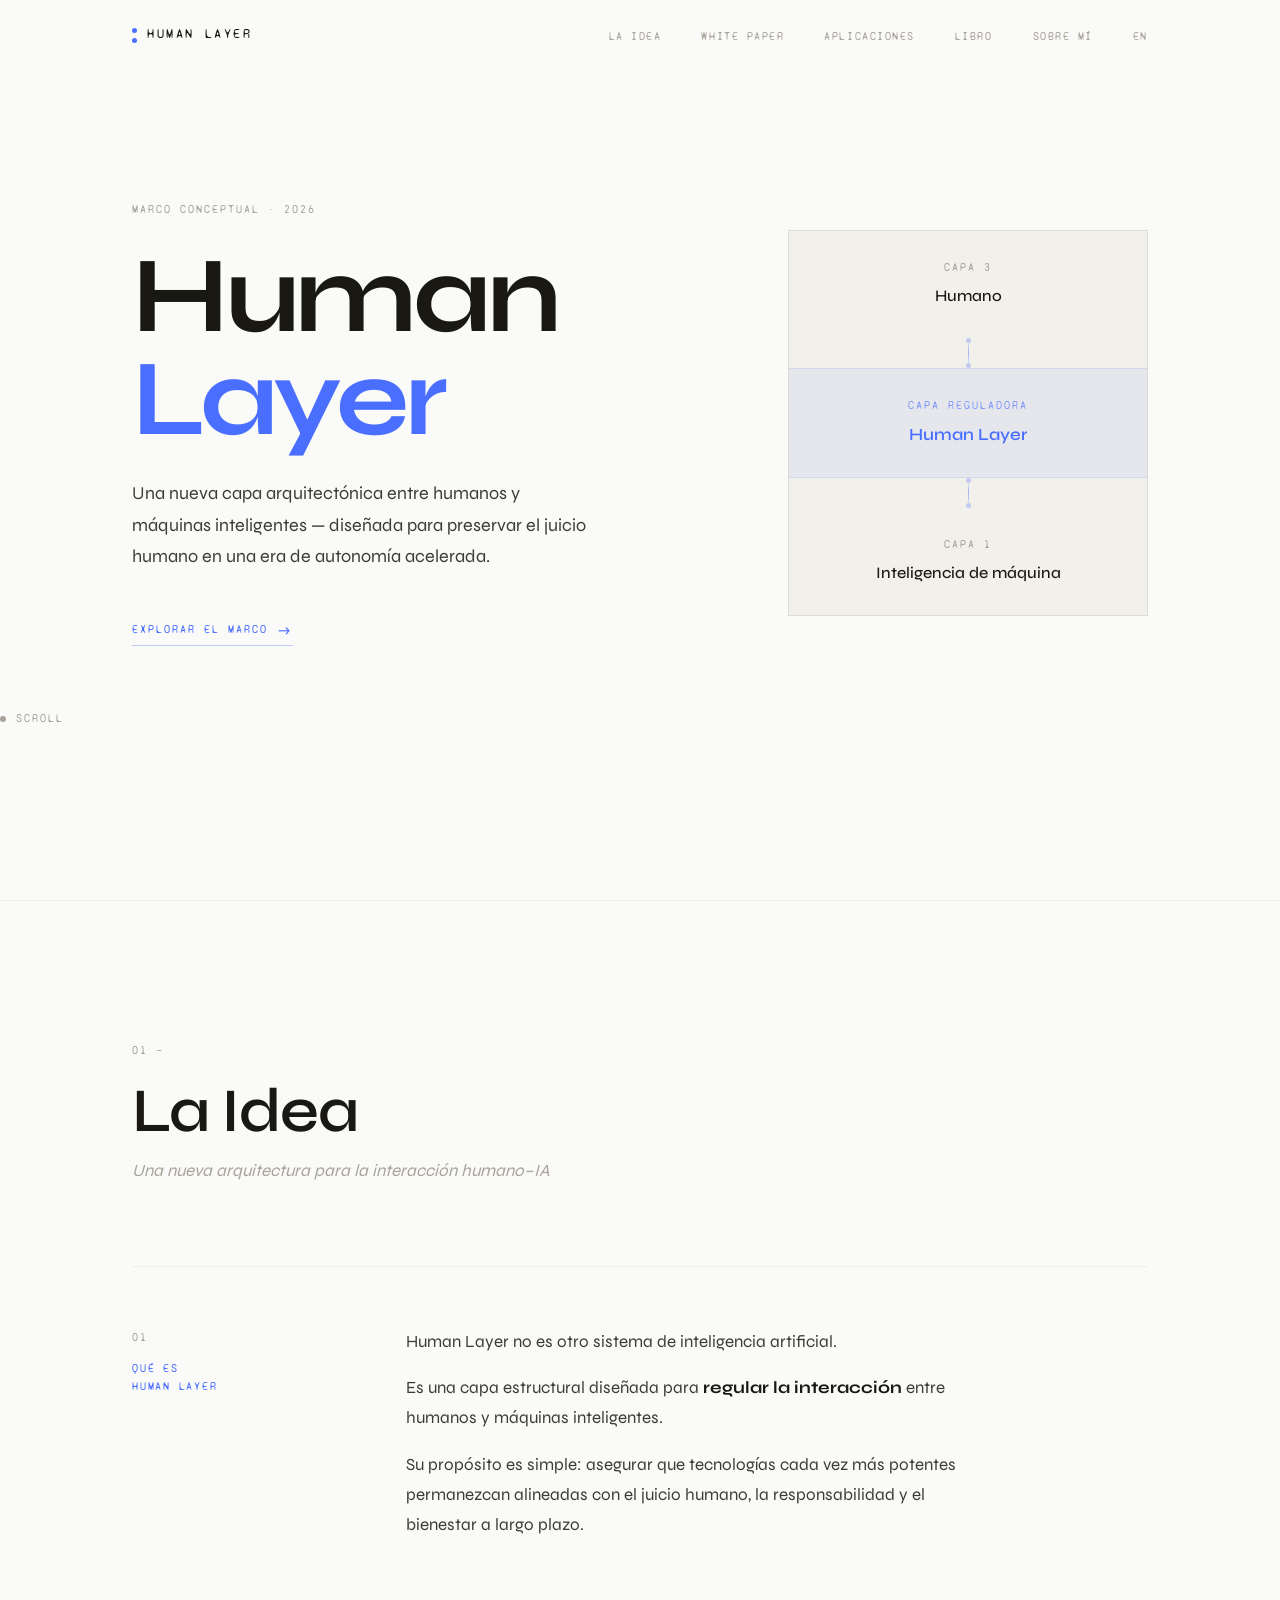
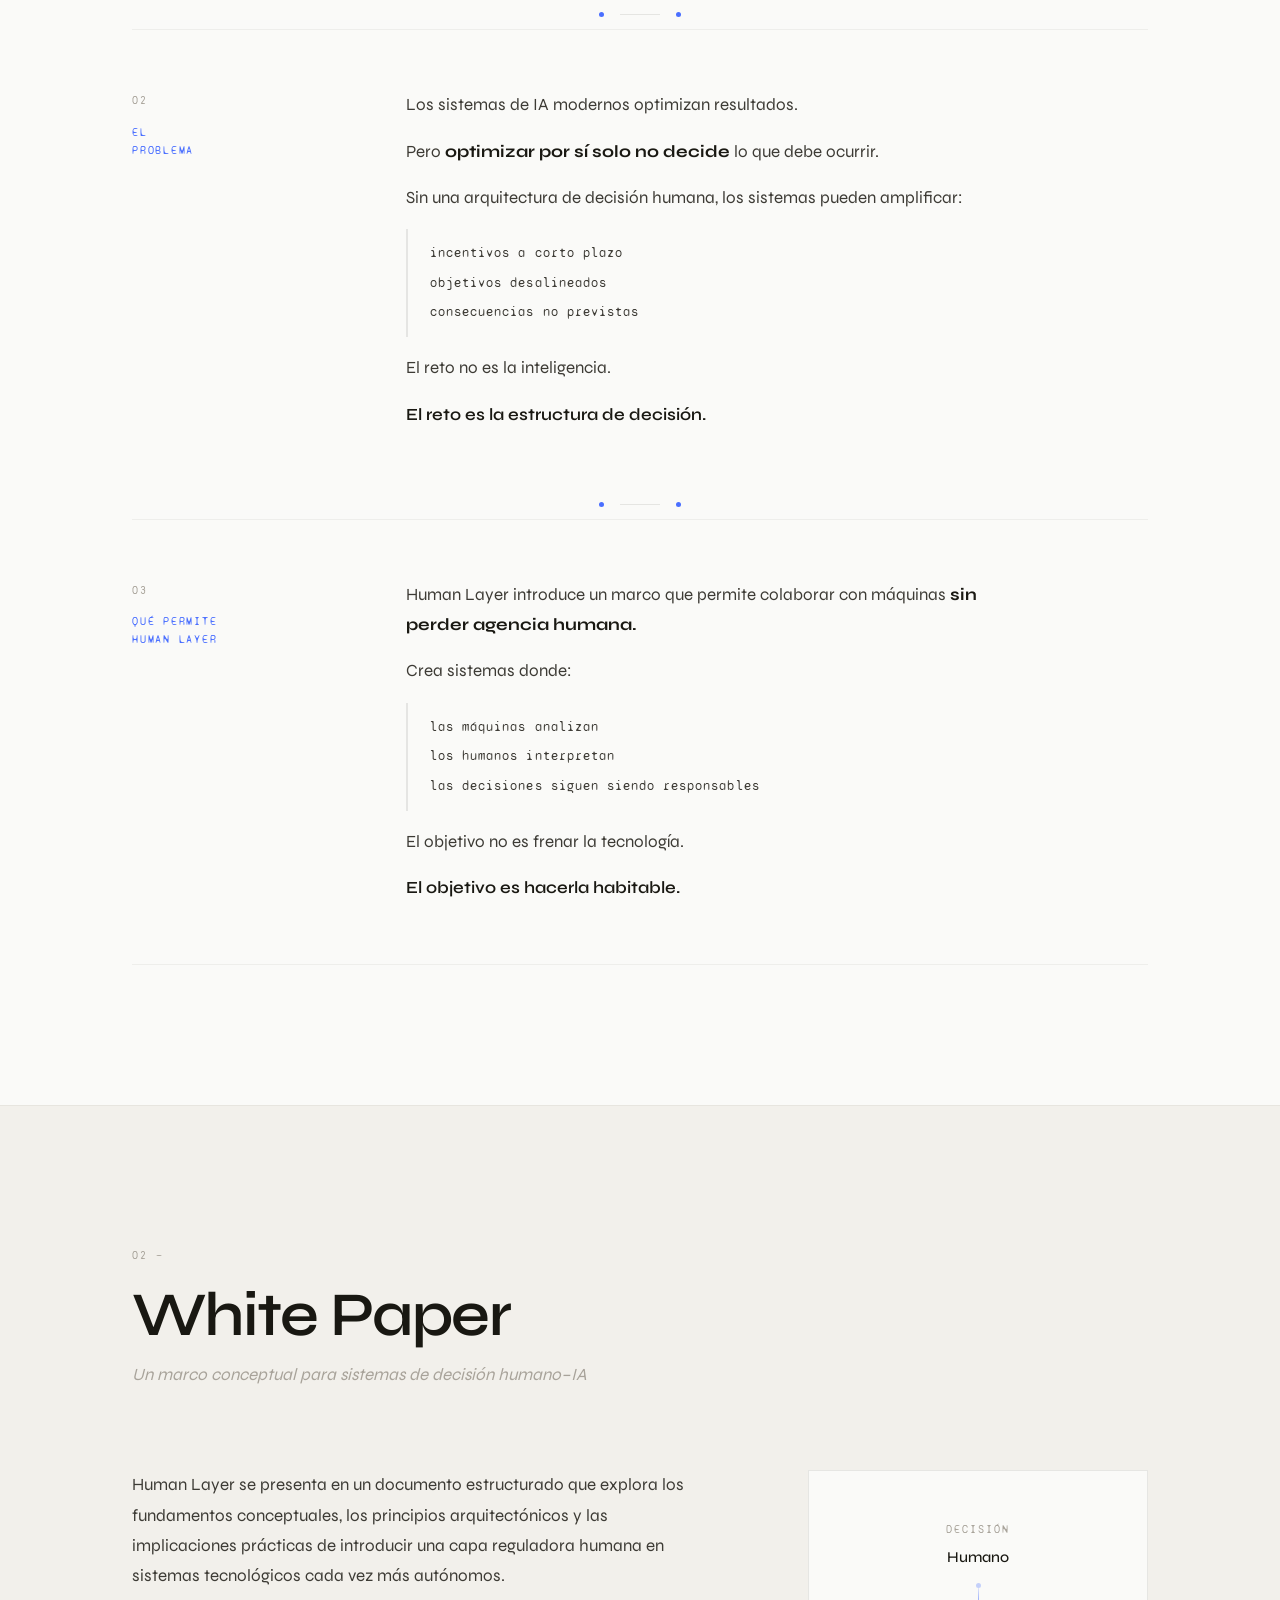
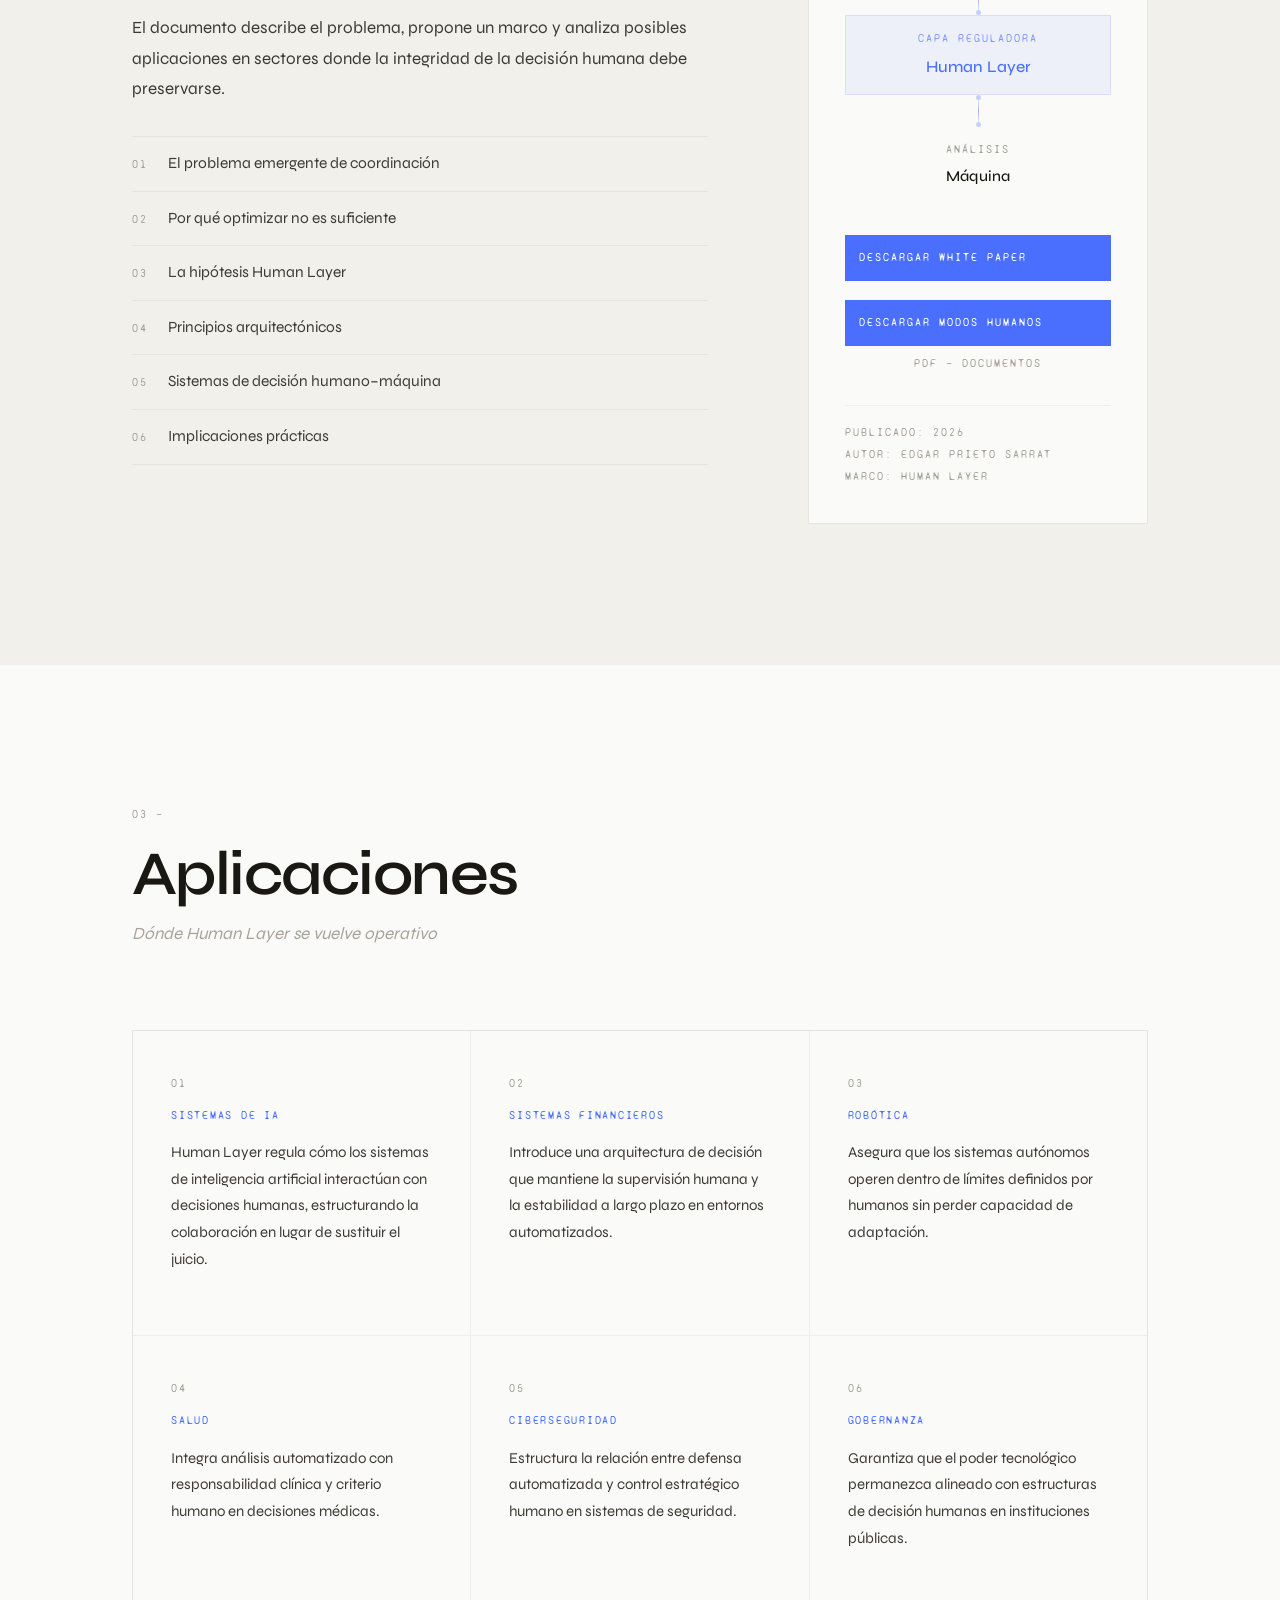
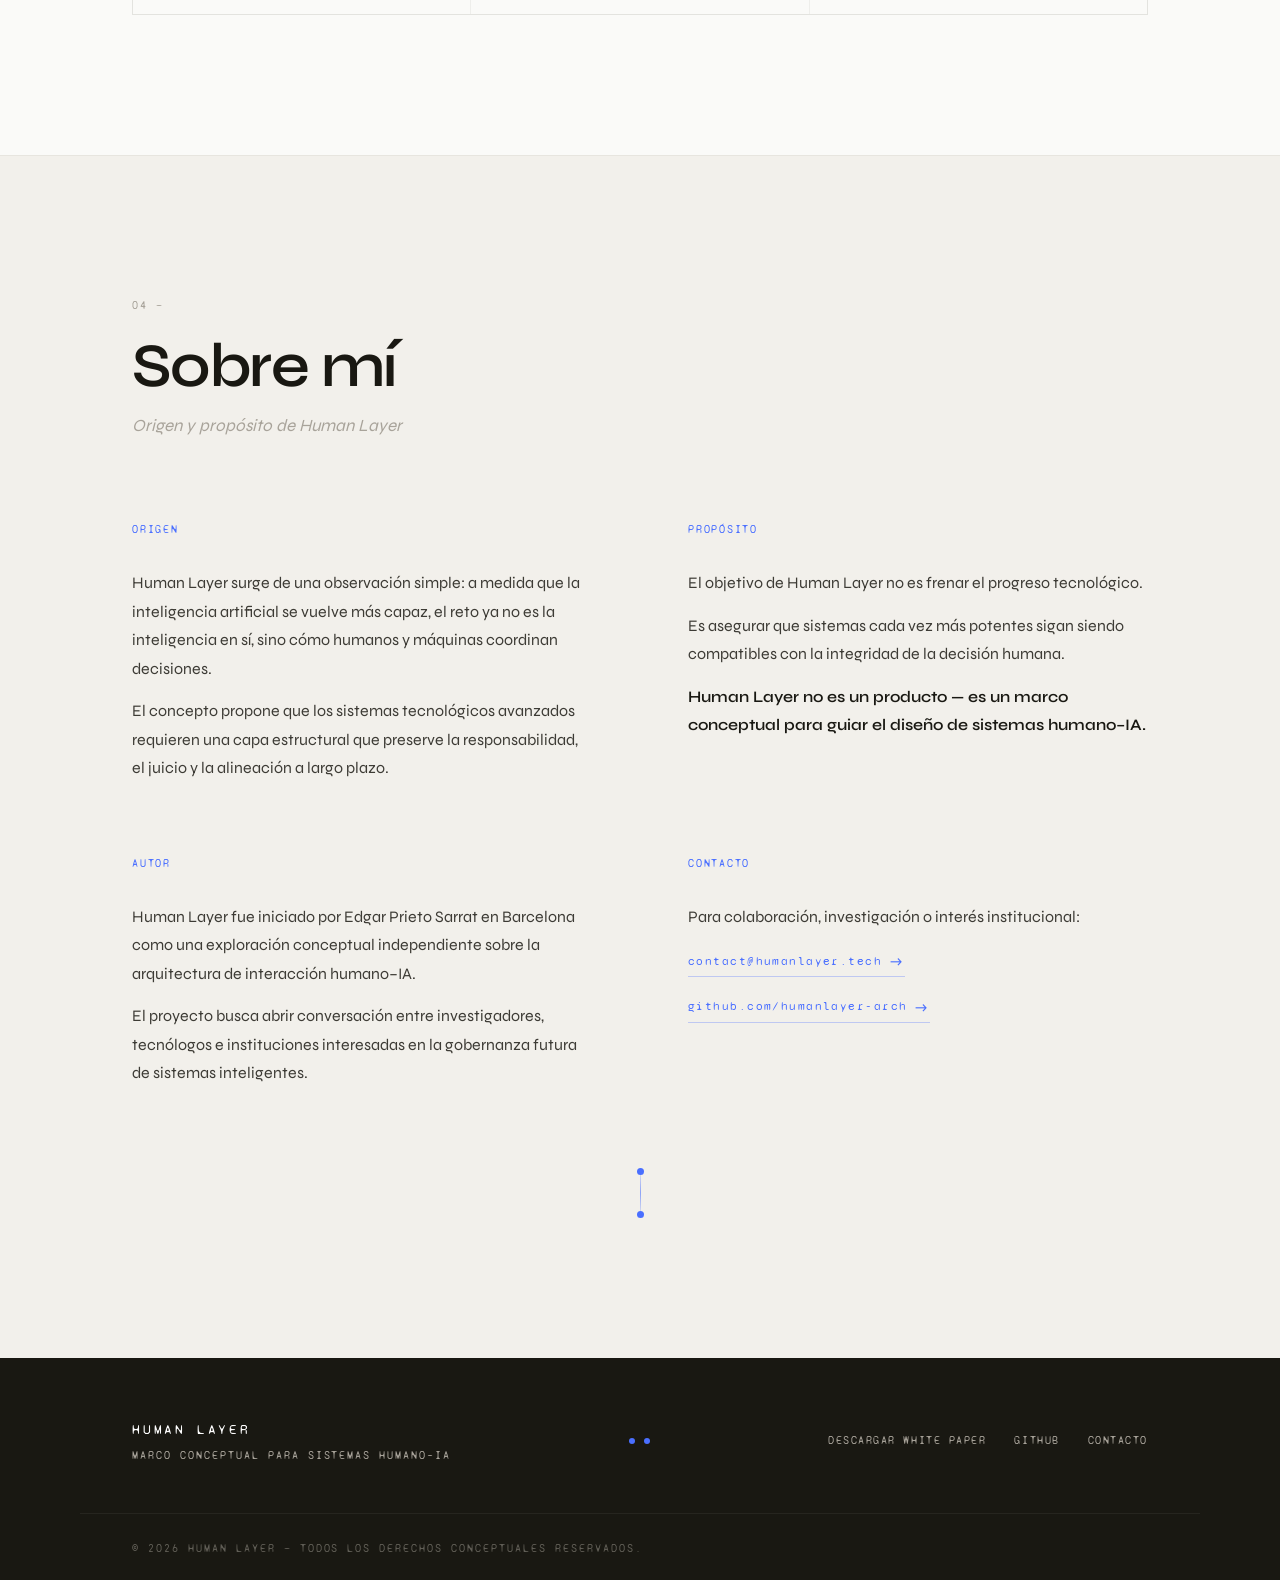
==== es.html @ fe531d3a "Update es.html" ====
<!DOCTYPE html>
<html lang="es">
<head>
  <meta charset="UTF-8"/>
  <meta name="viewport" content="width=device-width, initial-scale=1.0"/>
  <meta name="description" content="Human Layer — Un marco conceptual para sistemas de decisión humano–IA."/>
  <title>Human Layer</title>
  <link rel="preconnect" href="https://fonts.googleapis.com"/>
  <link href="https://fonts.googleapis.com/css2?family=Syne:wght@400;500;600;700&family=Syne+Mono&display=swap" rel="stylesheet"/>
  <link rel="stylesheet" href="styles.css"/>
</head>
<body>

  <canvas id="bg"></canvas>

  <!-- ─── NAV ─── -->
  <nav id="nav">
    <div class="nav-inner">
      <a href="#home" class="logo">
        <span class="logo-dots"><span class="ld"></span><span class="ld"></span></span>
        <span class="logo-name">Human Layer</span>
      </a>
      <ul class="nav-links">
        <li><a href="#idea">La Idea</a></li>
        <li><a href="Human-Layer-White-Paper.pdf" target="_blank">White Paper</a></li>
        <li><a href="#applications">Aplicaciones</a></li>
        <li><a href="Modos_Humanos.pdf" download>Libro</a></li>
        <li><a href="#about">Sobre mí</a></li>
        <li><a href="index.html">EN</a></li>
      </ul>
      <button class="burger" id="burger" aria-label="Toggle menu">
        <span></span><span></span>
      </button>
    </div>
  </nav>

  <div class="mob-menu" id="mobMenu">
    <a href="#idea" class="mob-link">La Idea</a>
    <a href="Human-Layer-White-Paper.pdf" class="mob-link">White Paper</a>
    <a href="#applications" class="mob-link">Aplicaciones</a>
    <a href="#about" class="mob-link">Sobre mí</a>
  </div>

  <!-- ─── HOME ─── -->
  <section id="home" class="s-home">
    <div class="wrap home-grid">

      <div class="home-copy">
        <p class="mono kicker reveal">Marco conceptual · 2026</p>
        <h1 class="reveal d1">Human<br/><span class="blue">Layer</span></h1>
        <p class="lead reveal d2">
          Una nueva capa arquitectónica entre humanos y máquinas inteligentes —
          diseñada para preservar el juicio humano en una era de autonomía acelerada.
        </p>
        <a href="#idea" class="cta reveal d3">Explorar el marco <span class="arr">→</span></a>
      </div>
      <div class="arch-diagram reveal d2">
        <div class="ad-node">
          <span class="mono ad-tag">capa 3</span>
          <span class="ad-name">Humano</span>
        </div>
        <div class="ad-bridge">
          <span class="adb-dot"></span>
          <span class="adb-line"></span>
          <span class="adb-dot"></span>
        </div>
        <div class="ad-node ad-hl">
          <span class="mono ad-tag">capa reguladora</span>
          <span class="ad-name">Human Layer</span>
        </div>
        <div class="ad-bridge">
          <span class="adb-dot"></span>
          <span class="adb-line"></span>
          <span class="adb-dot"></span>
        </div>
        <div class="ad-node">
          <span class="mono ad-tag">capa 1</span>
          <span class="ad-name">Inteligencia de máquina</span>
        </div>
      </div>

    </div>
    <div class="scroll-cue reveal d3">
      <span class="sc-dot"></span>
      <span class="mono">scroll</span>
    </div>
  </section>

  <!-- ─── LA IDEA ─── -->
  <section id="idea" class="s-idea">
    <div class="wrap">

      <header class="sec-head reveal">
        <p class="mono sec-n">01 —</p>
        <h2>La Idea</h2>
        <p class="sec-sub">Una nueva arquitectura para la interacción humano–IA</p>
      </header>

      <div class="idea-row reveal">
        <div class="ir-label">
          <span class="mono ir-n">01</span>
          <h3>Qué es<br/>Human Layer</h3>
        </div>
        <div class="ir-body">
          <p>Human Layer no es otro sistema de inteligencia artificial.</p>
          <p>Es una capa estructural diseñada para <strong>regular la interacción</strong> entre humanos y máquinas inteligentes.</p>
          <p>Su propósito es simple: asegurar que tecnologías cada vez más potentes permanezcan alineadas con el juicio humano, la responsabilidad y el bienestar a largo plazo.</p>
        </div>
      </div>

      <div class="hl-sep reveal"><span class="sp-d"></span><span class="sp-l"></span><span class="sp-d"></span></div>

      <div class="idea-row reveal">
        <div class="ir-label">
          <span class="mono ir-n">02</span>
          <h3>El<br/>problema</h3>
        </div>
        <div class="ir-body">
          <p>Los sistemas de IA modernos optimizan resultados.</p>
          <p>Pero <strong>optimizar por sí solo no decide</strong> lo que debe ocurrir.</p>
          <p>Sin una arquitectura de decisión humana, los sistemas pueden amplificar:</p>
          <ul class="idea-list">
            <li>incentivos a corto plazo</li>
            <li>objetivos desalineados</li>
            <li>consecuencias no previstas</li>
          </ul>
          <p>El reto no es la inteligencia.</p>
          <p class="em">El reto es la estructura de decisión.</p>
        </div>
      </div>

      <div class="hl-sep reveal"><span class="sp-d"></span><span class="sp-l"></span><span class="sp-d"></span></div>

      <div class="idea-row reveal">
        <div class="ir-label">
          <span class="mono ir-n">03</span>
          <h3>Qué permite<br/>Human Layer</h3>
        </div>
        <div class="ir-body">
          <p>Human Layer introduce un marco que permite colaborar con máquinas <strong>sin perder agencia humana.</strong></p>
          <p>Crea sistemas donde:</p>
          <ul class="idea-list">
            <li>las máquinas analizan</li>
            <li>los humanos interpretan</li>
            <li>las decisiones siguen siendo responsables</li>
          </ul>
          <p>El objetivo no es frenar la tecnología.</p>
          <p class="em">El objetivo es hacerla habitable.</p>
        </div>
      </div>

    </div>
  </section>
  <!-- ─── WHITE PAPER ─── -->
  <section id="whitepaper" class="s-wp">
    <div class="wrap">

      <header class="sec-head reveal">
        <p class="mono sec-n">02 —</p>
        <h2>White Paper</h2>
        <p class="sec-sub">Un marco conceptual para sistemas de decisión humano–IA</p>
      </header>

      <div class="wp-grid">
        <div class="wp-left">
          <p class="reveal">
            Human Layer se presenta en un documento estructurado que explora los fundamentos conceptuales, los principios arquitectónicos y las implicaciones prácticas de introducir una capa reguladora humana en sistemas tecnológicos cada vez más autónomos.
          </p>
          <p class="reveal d1">
            El documento describe el problema, propone un marco y analiza posibles aplicaciones en sectores donde la integridad de la decisión humana debe preservarse.
          </p>

          <ol class="toc">
            <li class="reveal d1"><span class="mono tn">01</span>El problema emergente de coordinación</li>
            <li class="reveal d1"><span class="mono tn">02</span>Por qué optimizar no es suficiente</li>
            <li class="reveal d2"><span class="mono tn">03</span>La hipótesis Human Layer</li>
            <li class="reveal d2"><span class="mono tn">04</span>Principios arquitectónicos</li>
            <li class="reveal d3"><span class="mono tn">05</span>Sistemas de decisión humano–máquina</li>
            <li class="reveal d3"><span class="mono tn">06</span>Implicaciones prácticas</li>
          </ol>
        </div>

        <div class="wp-card reveal d2">
          <div class="vdiag">
            <div class="vd-node">
              <span class="mono vd-tag">decisión</span>
              <span class="vd-name">Humano</span>
            </div>
            <div class="vd-bridge">
              <span class="vdb-d"></span><span class="vdb-l"></span><span class="vdb-d"></span>
            </div>
            <div class="vd-node vd-hl">
              <span class="mono vd-tag">capa reguladora</span>
              <span class="vd-name">Human Layer</span>
            </div>
            <div class="vd-bridge">
              <span class="vdb-d"></span><span class="vdb-l"></span><span class="vdb-d"></span>
            </div>
            <div class="vd-node">
              <span class="mono vd-tag">análisis</span>
              <span class="vd-name">Máquina</span>
            </div>
          </div>

          <div class="wp-dl">
            <a href="Human-Layer-White-Paper.pdf" target="_blank" class="btn-dl">
              Descargar White Paper
            </a>

            <a href="Modos_Humanos.pdf" download class="btn-dl" style="margin-top:10px;">
              Descargar Modos Humanos
            </a>

            <span class="mono dl-sub">PDF — Documentos</span>
          </div>

          <div class="wp-meta">
            <span class="mono">Publicado: 2026</span>
            <span class="mono">Autor: Edgar Prieto Sarrat</span>
            <span class="mono">Marco: Human Layer</span>
          </div>
        </div>
      </div>

    </div>
  </section>
  <!-- ─── APLICACIONES ─── -->
  <section id="applications" class="s-apps">
    <div class="wrap">

      <header class="sec-head reveal">
        <p class="mono sec-n">03 —</p>
        <h2>Aplicaciones</h2>
        <p class="sec-sub">Dónde Human Layer se vuelve operativo</p>
      </header>

      <div class="apps-grid">
        <div class="app-card reveal d1">
          <span class="mono ac-n">01</span>
          <h3>Sistemas de IA</h3>
          <p>Human Layer regula cómo los sistemas de inteligencia artificial interactúan con decisiones humanas, estructurando la colaboración en lugar de sustituir el juicio.</p>
          <span class="ac-pip"></span>
        </div>

        <div class="app-card reveal d1">
          <span class="mono ac-n">02</span>
          <h3>Sistemas financieros</h3>
          <p>Introduce una arquitectura de decisión que mantiene la supervisión humana y la estabilidad a largo plazo en entornos automatizados.</p>
          <span class="ac-pip"></span>
        </div>

        <div class="app-card reveal d2">
          <span class="mono ac-n">03</span>
          <h3>Robótica</h3>
          <p>Asegura que los sistemas autónomos operen dentro de límites definidos por humanos sin perder capacidad de adaptación.</p>
          <span class="ac-pip"></span>
        </div>

        <div class="app-card reveal d2">
          <span class="mono ac-n">04</span>
          <h3>Salud</h3>
          <p>Integra análisis automatizado con responsabilidad clínica y criterio humano en decisiones médicas.</p>
          <span class="ac-pip"></span>
        </div>

        <div class="app-card reveal d3">
          <span class="mono ac-n">05</span>
          <h3>Ciberseguridad</h3>
          <p>Estructura la relación entre defensa automatizada y control estratégico humano en sistemas de seguridad.</p>
          <span class="ac-pip"></span>
        </div>

        <div class="app-card reveal d3">
          <span class="mono ac-n">06</span>
          <h3>Gobernanza</h3>
          <p>Garantiza que el poder tecnológico permanezca alineado con estructuras de decisión humanas en instituciones públicas.</p>
          <span class="ac-pip"></span>
        </div>
      </div>

    </div>
  </section>

  <!-- ─── SOBRE MÍ ─── -->
  <section id="about" class="s-about">
    <div class="wrap">

      <header class="sec-head reveal">
        <p class="mono sec-n">04 —</p>
        <h2>Sobre mí</h2>
        <p class="sec-sub">Origen y propósito de Human Layer</p>
      </header>

      <div class="about-grid">

        <div class="about-block reveal d1">
          <h3>Origen</h3>
          <p>Human Layer surge de una observación simple: a medida que la inteligencia artificial se vuelve más capaz, el reto ya no es la inteligencia en sí, sino cómo humanos y máquinas coordinan decisiones.</p>
          <p>El concepto propone que los sistemas tecnológicos avanzados requieren una capa estructural que preserve la responsabilidad, el juicio y la alineación a largo plazo.</p>
        </div>

        <div class="about-block reveal d2">
          <h3>Propósito</h3>
          <p>El objetivo de Human Layer no es frenar el progreso tecnológico.</p>
          <p>Es asegurar que sistemas cada vez más potentes sigan siendo compatibles con la integridad de la decisión humana.</p>
          <p class="em">Human Layer no es un producto — es un marco conceptual para guiar el diseño de sistemas humano–IA.</p>
        </div>

        <div class="about-block reveal d2">
          <h3>Autor</h3>
          <p>Human Layer fue iniciado por Edgar Prieto Sarrat en Barcelona como una exploración conceptual independiente sobre la arquitectura de interacción humano–IA.</p>
          <p>El proyecto busca abrir conversación entre investigadores, tecnólogos e instituciones interesadas en la gobernanza futura de sistemas inteligentes.</p>
        </div>

        <div class="about-block reveal d3">
          <h3>Contacto</h3>
          <p>Para colaboración, investigación o interés institucional:</p>
          <a href="mailto:contact@humanlayer.tech" class="ext-link">contact@humanlayer.tech <span class="arr">→</span></a>
          <a href="https://github.com/humanlayer-arch" target="_blank" rel="noopener" class="ext-link">github.com/humanlayer-arch <span class="arr">→</span></a>
        </div>

      </div>

      <div class="about-close reveal">
        <span class="acd"></span>
        <span class="acl"></span>
        <span class="acd"></span>
      </div>

    </div>
  </section>

  <!-- ─── FOOTER ─── -->
  <footer>
    <div class="wrap ft-row">
      <div class="ft-brand">
        <span class="ft-name">Human Layer</span>
        <span class="mono ft-desc">Marco conceptual para sistemas humano–IA</span>
      </div>
      <div class="ft-dots"><span class="ftd"></span><span class="ftd"></span></div>
      <nav class="ft-nav">
        <a href="Human-Layer-White-Paper.pdf" target="_blank">
          Descargar White Paper
        </a>
        <a href="https://github.com/humanlayer-arch" target="_blank">GitHub</a>
        <a href="mailto:contact@humanlayer.tech">Contacto</a>
      </nav>
    </div>
    <div class="wrap ft-copy">
      <span class="mono">© 2026 Human Layer — Todos los derechos conceptuales reservados.</span>
    </div>
  </footer>

  <script src="script.js"></script>
</body>
</html>
---- styles.css ----
/* ═══════════════════════════════════════════
   HUMAN LAYER · styles.css
   ═══════════════════════════════════════════ */

/* ── TOKENS ──────────────────────────────── */
:root {
  --white:   #fafaf8;
  --off:     #f2f0eb;
  --light:   #e5e2da;
  --mid:     #a8a39a;
  --dark:    #3d3b35;
  --ink:     #191812;
  --blue:    #4A6FFF;
  --blue-dk: #3558e8;
  --blue-lt: rgba(74,111,255,.07);
  --line:    rgba(25,24,18,.09);
  --line2:   rgba(25,24,18,.05);
  --sans:   'Syne', sans-serif;
  --mono:   'Syne Mono', monospace;
  --ease:    cubic-bezier(.22,.68,0,1.2);
}

/* ── RESET ───────────────────────────────── */
*, *::before, *::after { box-sizing: border-box; margin: 0; padding: 0; }
html { scroll-behavior: smooth; }
body {
  font-family: var(--sans);
  background: var(--white);
  color: var(--ink);
  line-height: 1.65;
  overflow-x: hidden;
  -webkit-font-smoothing: antialiased;
}
a { text-decoration: none; color: inherit; }
strong { color: var(--ink); }

/* ── CANVAS BG ───────────────────────────── */
#bg {
  position: fixed;
  inset: 0;
  pointer-events: none;
  z-index: 0;
}

/* ── TYPOGRAPHY ──────────────────────────── */
.mono {
  font-family: var(--mono);
  font-size: 11px;
  letter-spacing: .18em;
  text-transform: uppercase;
  color: var(--mid);
  font-weight: 400;
}

h1 {
  font-family: var(--sans);
  font-size: clamp(54px, 9.5vw, 108px);
  font-weight: 700;
  line-height: .95;
  letter-spacing: -.04em;
  color: var(--ink);
}

h2 {
  font-family: var(--sans);
  font-size: clamp(34px, 5.5vw, 62px);
  font-weight: 600;
  line-height: 1.05;
  letter-spacing: -.025em;
  color: var(--ink);
}

h3 {
  font-family: var(--mono);
  font-size: 11px;
  letter-spacing: .16em;
  text-transform: uppercase;
  color: var(--blue);
  font-weight: 400;
  margin-bottom: 16px;
}

p {
  font-size: 17px;
  line-height: 1.78;
  color: var(--dark);
  max-width: 620px;
}

.em { color: var(--ink) !important; font-weight: 600; }
.blue { color: var(--blue); }

/* ── LAYOUT ──────────────────────────────── */
.wrap {
  width: 100%;
  max-width: 1120px;
  margin: 0 auto;
  padding: 0 52px;
  position: relative;
  z-index: 1;
}
@media (max-width: 768px) { .wrap { padding: 0 22px; } }

/* ── SCROLL REVEAL ───────────────────────── */
.reveal {
  opacity: 0;
  transform: translateY(32px);
  transition: opacity .72s ease, transform .72s ease;
}
.reveal.in { opacity: 1; transform: none; }
.d1 { transition-delay: .08s; }
.d2 { transition-delay: .20s; }
.d3 { transition-delay: .35s; }
.d4 { transition-delay: .50s; }

/* ── NAV ─────────────────────────────────── */
#nav {
  position: fixed;
  inset: 0 0 auto;
  z-index: 300;
  border-bottom: 1px solid transparent;
  transition: background .35s, border-color .35s, backdrop-filter .35s;
}
#nav.scrolled {
  background: rgba(250,250,248,.93);
  backdrop-filter: blur(16px);
  border-bottom-color: var(--line2);
}
.nav-inner {
  display: flex;
  align-items: center;
  justify-content: space-between;
  height: 70px;
  max-width: 1120px;
  margin: 0 auto;
  padding: 0 52px;
}
@media (max-width: 768px) { .nav-inner { padding: 0 22px; } }

/* Logo */
.logo { display: flex; align-items: center; gap: 10px; }
.logo-dots { display: flex; flex-direction: column; gap: 5px; }
.ld {
  display: block;
  width: 5px; height: 5px;
  border-radius: 50%;
  background: var(--blue);
  animation: ldp 2.8s ease-in-out infinite;
}
.ld:nth-child(2) { animation-delay: .55s; }
@keyframes ldp {
  0%,100% { opacity: .4; transform: scale(1); }
  50%     { opacity: 1;  transform: scale(1.4); }
}
.logo-name {
  font-family: var(--mono);
  font-size: 13px;
  letter-spacing: .2em;
  text-transform: uppercase;
  color: var(--ink);
}

/* Links */
.nav-links { display: flex; gap: 40px; list-style: none; }
.nav-links a {
  font-family: var(--mono);
  font-size: 11px;
  letter-spacing: .14em;
  text-transform: uppercase;
  color: var(--mid);
  position: relative;
  transition: color .2s;
}
.nav-links a::after {
  content: '';
  position: absolute;
  left: 0; bottom: -3px;
  width: 0; height: 1px;
  background: var(--blue);
  transition: width .25s;
}
.nav-links a:hover,
.nav-links a.active { color: var(--ink); }
.nav-links a:hover::after,
.nav-links a.active::after { width: 100%; }

/* Burger */
.burger {
  display: none;
  flex-direction: column;
  gap: 5px;
  background: none;
  border: none;
  cursor: pointer;
  padding: 5px;
}
.burger span {
  display: block;
  width: 22px; height: 1.5px;
  background: var(--ink);
  transition: transform .25s, opacity .25s;
}
.burger.open span:first-child { transform: rotate(45deg) translate(4.5px, 4.5px); }
.burger.open span:last-child  { transform: rotate(-45deg) translate(4.5px, -4.5px); }
@media (max-width: 768px) { .nav-links { display: none; } .burger { display: flex; } }

/* Mobile menu */
.mob-menu {
  position: fixed;
  top: 70px; inset-inline: 0;
  background: var(--white);
  border-bottom: 1px solid var(--line2);
  display: flex;
  flex-direction: column;
  gap: 0;
  z-index: 290;
  transform: translateY(-110%);
  opacity: 0;
  pointer-events: none;
  transition: transform .35s ease, opacity .35s ease;
}
.mob-menu.open { transform: none; opacity: 1; pointer-events: auto; }
.mob-link {
  display: block;
  padding: 16px 22px;
  font-family: var(--mono);
  font-size: 13px;
  letter-spacing: .16em;
  text-transform: uppercase;
  color: var(--ink);
  border-bottom: 1px solid var(--line2);
}
.mob-link:last-child { border-bottom: none; }

/* ── CTA ─────────────────────────────────── */
.cta {
  display: inline-flex;
  align-items: center;
  gap: 10px;
  font-family: var(--mono);
  font-size: 11px;
  letter-spacing: .18em;
  text-transform: uppercase;
  color: var(--blue);
  border-bottom: 1px solid rgba(74,111,255,.35);
  padding-bottom: 3px;
  transition: gap .3s var(--ease), border-color .2s;
}
.cta:hover { gap: 18px; border-color: var(--blue); }
.arr { font-family: var(--sans); font-size: 15px; font-weight: 400; }

/* ═══════════════════════════════════════════
   SECTION 1 · HOME
   ═══════════════════════════════════════════ */
.s-home {
  min-height: 100vh;
  display: flex;
  flex-direction: column;
  justify-content: center;
  padding: 108px 0 80px;
}

.home-grid {
  display: grid;
  grid-template-columns: 1fr 360px;
  gap: 80px;
  align-items: center;
}
@media (max-width: 900px) {
  .home-grid { grid-template-columns: 1fr; gap: 56px; }
  .arch-diagram { max-width: 320px; }
}

.kicker { margin-bottom: 26px; }
.lead {
  font-size: 18px;
  line-height: 1.75;
  max-width: 460px;
  margin: 28px 0 42px;
}

/* Arch diagram */
.arch-diagram {
  border: 1px solid var(--line);
  background: var(--off);
  overflow: hidden;
}
.ad-node {
  display: flex;
  flex-direction: column;
  align-items: center;
  gap: 6px;
  padding: 28px 32px;
  text-align: center;
  transition: background .25s;
}
.ad-node:hover { background: rgba(74,111,255,.04); }
.ad-hl {
  background: var(--blue-lt);
  border-block: 1px solid rgba(74,111,255,.12);
}
.ad-hl .ad-tag { color: rgba(74,111,255,.65); }
.ad-hl .ad-name { color: var(--blue); font-weight: 600; font-size: 17px; }
.ad-tag { /* .mono already applied in HTML */ }
.ad-name { font-size: 16px; font-weight: 500; color: var(--ink); }
.ad-bridge {
  display: flex;
  flex-direction: column;
  align-items: center;
}
.adb-dot {
  display: block;
  width: 5px; height: 5px;
  border-radius: 50%;
  background: var(--blue);
  opacity: .3;
}
.adb-line {
  display: block;
  width: 1px; height: 20px;
  background: linear-gradient(180deg,
    rgba(74,111,255,.15),
    rgba(74,111,255,.5),
    rgba(74,111,255,.15));
}

/* Scroll cue */
.scroll-cue {
  display: flex;
  align-items: center;
  gap: 10px;
  margin-top: 64px;
}
.sc-dot {
  width: 6px; height: 6px;
  border-radius: 50%;
  background: var(--mid);
  animation: scbounce 1.8s ease-in-out infinite;
}
@keyframes scbounce {
  0%,100% { transform: translateY(0); opacity: .5; }
  50%     { transform: translateY(5px); opacity: 1; }
}

/* ═══════════════════════════════════════════
   SECTION 2 · THE IDEA
   ═══════════════════════════════════════════ */
.s-idea {
  padding: 140px 0;
  border-top: 1px solid var(--line2);
}

/* Section header shared */
.sec-head { margin-bottom: 80px; }
.sec-n { margin-bottom: 18px; }
.sec-head h2 { margin-bottom: 12px; }
.sec-sub { font-size: 17px; color: var(--mid); font-style: italic; }

/* Idea rows */
.idea-row {
  display: grid;
  grid-template-columns: 210px 1fr;
  gap: 64px;
  padding: 60px 0;
  border-top: 1px solid var(--line2);
  align-items: start;
}
.idea-row:last-of-type { border-bottom: 1px solid var(--line2); }
@media (max-width: 768px) {
  .idea-row { grid-template-columns: 1fr; gap: 22px; padding: 40px 0; }
}

.ir-label { display: flex; flex-direction: column; gap: 13px; padding-top: 2px; }
.ir-n { color: var(--mid); }
.ir-body { display: flex; flex-direction: column; gap: 16px; }
.ir-body p { max-width: 580px; }

.idea-list {
  list-style: none;
  padding: 14px 0 14px 22px;
  border-left: 2px solid var(--line);
  display: flex;
  flex-direction: column;
  gap: 8px;
}
.idea-list li {
  font-family: var(--mono);
  font-size: 13px;
  letter-spacing: .08em;
  color: var(--dark);
}

/* HL separator */
.hl-sep {
  display: flex;
  align-items: center;
  justify-content: center;
  gap: 16px;
  padding: 12px 0;
  opacity: .28;
}
.sp-d {
  width: 5px; height: 5px;
  border-radius: 50%;
  background: var(--blue);
  animation: seppulse 2.5s ease-in-out infinite;
}
.sp-d:last-child { animation-delay: .5s; }
@keyframes seppulse { 0%,100% { transform: scale(1); } 50% { transform: scale(1.7); } }
.sp-l { display: block; width: 40px; height: 1px; background: var(--line); }

/* ═══════════════════════════════════════════
   SECTION 3 · WHITE PAPER
   ═══════════════════════════════════════════ */
.s-wp {
  padding: 140px 0;
  background: var(--off);
  border-top: 1px solid var(--line2);
}

.wp-grid {
  display: grid;
  grid-template-columns: 1fr 340px;
  gap: 100px;
  align-items: start;
}
@media (max-width: 900px) { .wp-grid { grid-template-columns: 1fr; gap: 60px; } }

.wp-left { display: flex; flex-direction: column; gap: 22px; }

/* TOC */
.toc {
  list-style: none;
  border-top: 1px solid var(--line2);
  margin-top: 10px;
}
.toc li {
  display: flex;
  align-items: baseline;
  gap: 18px;
  padding: 14px 0;
  border-bottom: 1px solid var(--line2);
  font-size: 15.5px;
  color: var(--dark);
  cursor: default;
  transition: color .2s, padding-left .25s;
}
.toc li:hover { color: var(--ink); padding-left: 10px; }
.tn { min-width: 18px; flex-shrink: 0; }

/* WP Card */
.wp-card {
  position: sticky;
  top: 92px;
  background: var(--white);
  border: 1px solid var(--line);
  padding: 36px;
  display: flex;
  flex-direction: column;
  gap: 32px;
}
@media (max-width: 900px) { .wp-card { position: static; } }

/* Vertical diagram */
.vdiag { display: flex; flex-direction: column; align-items: center; }
.vd-node {
  display: flex;
  flex-direction: column;
  align-items: center;
  gap: 5px;
  padding: 14px 20px;
  width: 100%;
  text-align: center;
  transition: background .2s;
}
.vd-node:hover { background: var(--blue-lt); }
.vd-hl {
  background: var(--blue-lt);
  border: 1px solid rgba(74,111,255,.13);
}
.vd-tag { /* .mono */ }
.vd-hl .vd-tag { color: rgba(74,111,255,.65); }
.vd-name { font-size: 15px; font-weight: 500; color: var(--ink); }
.vd-hl .vd-name { color: var(--blue); font-size: 16px; }
.vd-bridge { display: flex; flex-direction: column; align-items: center; }
.vdb-d { width: 5px; height: 5px; border-radius: 50%; background: var(--blue); opacity: .3; }
.vdb-l { width: 1px; height: 22px; background: linear-gradient(180deg,rgba(74,111,255,.15),rgba(74,111,255,.5),rgba(74,111,255,.15)); }

/* Download */
.wp-dl { display: flex; flex-direction: column; align-items: center; gap: 9px; }
.btn-dl {
  width: 100%;
  padding: 14px;
  background: var(--blue);
  color: #fff;
  border: none;
  cursor: pointer;
  font-family: var(--mono);
  font-size: 11px;
  letter-spacing: .18em;
  text-transform: uppercase;
  transition: background .2s, transform .2s, box-shadow .2s;
}
.btn-dl:hover {
  background: var(--blue-dk);
  transform: translateY(-2px);
  box-shadow: 0 10px 30px rgba(74,111,255,.25);
}
.dl-sub { color: var(--mid); }

.wp-meta {
  border-top: 1px solid var(--line2);
  padding-top: 18px;
  display: flex;
  flex-direction: column;
  gap: 4px;
}

/* ═══════════════════════════════════════════
   SECTION 4 · APPLICATIONS
   ═══════════════════════════════════════════ */
.s-apps {
  padding: 140px 0;
  border-top: 1px solid var(--line2);
}

.apps-grid {
  display: grid;
  grid-template-columns: repeat(3, 1fr);
  gap: 1px;
  background: var(--line2);
  border: 1px solid var(--line2);
  margin-top: 64px;
}
@media (max-width: 900px) { .apps-grid { grid-template-columns: repeat(2,1fr); } }
@media (max-width: 580px) { .apps-grid { grid-template-columns: 1fr; } }

.app-card {
  background: var(--white);
  padding: 44px 38px;
  display: flex;
  flex-direction: column;
  gap: 14px;
  cursor: default;
  transition: background .25s;
}
.app-card:hover { background: var(--blue-lt); }
.app-card:hover .ac-pip { opacity: .5; transform: scale(1.5); }
.ac-n { display: block; }
.app-card h3 { margin-bottom: 0; }
.app-card p { font-size: 15px; max-width: 100%; }
.ac-pip {
  display: block;
  width: 5px; height: 5px;
  border-radius: 50%;
  background: var(--blue);
  opacity: 0;
  margin-top: auto;
  transition: opacity .25s, transform .25s;
}

/* ═══════════════════════════════════════════
   SECTION 5 · ABOUT
   ═══════════════════════════════════════════ */
.s-about {
  padding: 140px 0;
  background: var(--off);
  border-top: 1px solid var(--line2);
}

.about-grid {
  display: grid;
  grid-template-columns: 1fr 1fr;
  gap: 72px 96px;
}
@media (max-width: 768px) { .about-grid { grid-template-columns: 1fr; gap: 56px; } }

.about-block { display: flex; flex-direction: column; gap: 14px; }
.about-block p { font-size: 16px; max-width: 100%; }

.ext-link {
  display: inline-flex;
  align-items: center;
  gap: 8px;
  font-family: var(--mono);
  font-size: 12px;
  letter-spacing: .12em;
  color: var(--blue);
  border-bottom: 1px solid rgba(74,111,255,.3);
  padding-bottom: 2px;
  width: fit-content;
  margin-top: 4px;
  transition: gap .25s var(--ease), border-color .2s;
}
.ext-link:hover { gap: 14px; border-color: var(--blue); }

/* Closing symbol */
.about-close {
  display: flex;
  flex-direction: column;
  align-items: center;
  gap: 0;
  margin-top: 80px;
  opacity: .25;
}
.acd {
  width: 7px; height: 7px;
  border-radius: 50%;
  background: var(--blue);
  animation: ldp 3s ease-in-out infinite;
}
.acd:last-child { animation-delay: .7s; }
.acl { width: 1px; height: 36px; background: linear-gradient(180deg,rgba(74,111,255,.2),rgba(74,111,255,.6),rgba(74,111,255,.2)); }

/* ═══════════════════════════════════════════
   FOOTER
   ═══════════════════════════════════════════ */
footer {
  background: var(--ink);
  color: var(--light);
  padding: 60px 0 0;
}

.ft-row {
  display: flex;
  align-items: center;
  justify-content: space-between;
  gap: 32px;
  flex-wrap: wrap;
  padding-bottom: 48px;
}

.ft-brand { display: flex; flex-direction: column; gap: 6px; }
.ft-name {
  font-family: var(--mono);
  font-size: 14px;
  letter-spacing: .2em;
  text-transform: uppercase;
  color: #fff;
}
.ft-desc { color: var(--mid); }

.ft-dots { display: flex; gap: 9px; align-items: center; }
.ftd {
  width: 6px; height: 6px;
  border-radius: 50%;
  background: var(--blue);
  animation: ldp 3s ease-in-out infinite;
}
.ftd:nth-child(2) { animation-delay: .7s; }

.ft-nav { display: flex; gap: 28px; flex-wrap: wrap; }
.ft-nav a {
  font-family: var(--mono);
  font-size: 11px;
  letter-spacing: .14em;
  text-transform: uppercase;
  color: var(--mid);
  transition: color .2s;
}
.ft-nav a:hover { color: #fff; }

.ft-copy {
  border-top: 1px solid rgba(255,255,255,.06);
  padding: 20px 52px;
}
.ft-copy .mono { color: rgba(168,163,154,.5); }
@media (max-width: 768px) { .ft-copy { padding: 20px 22px; } }
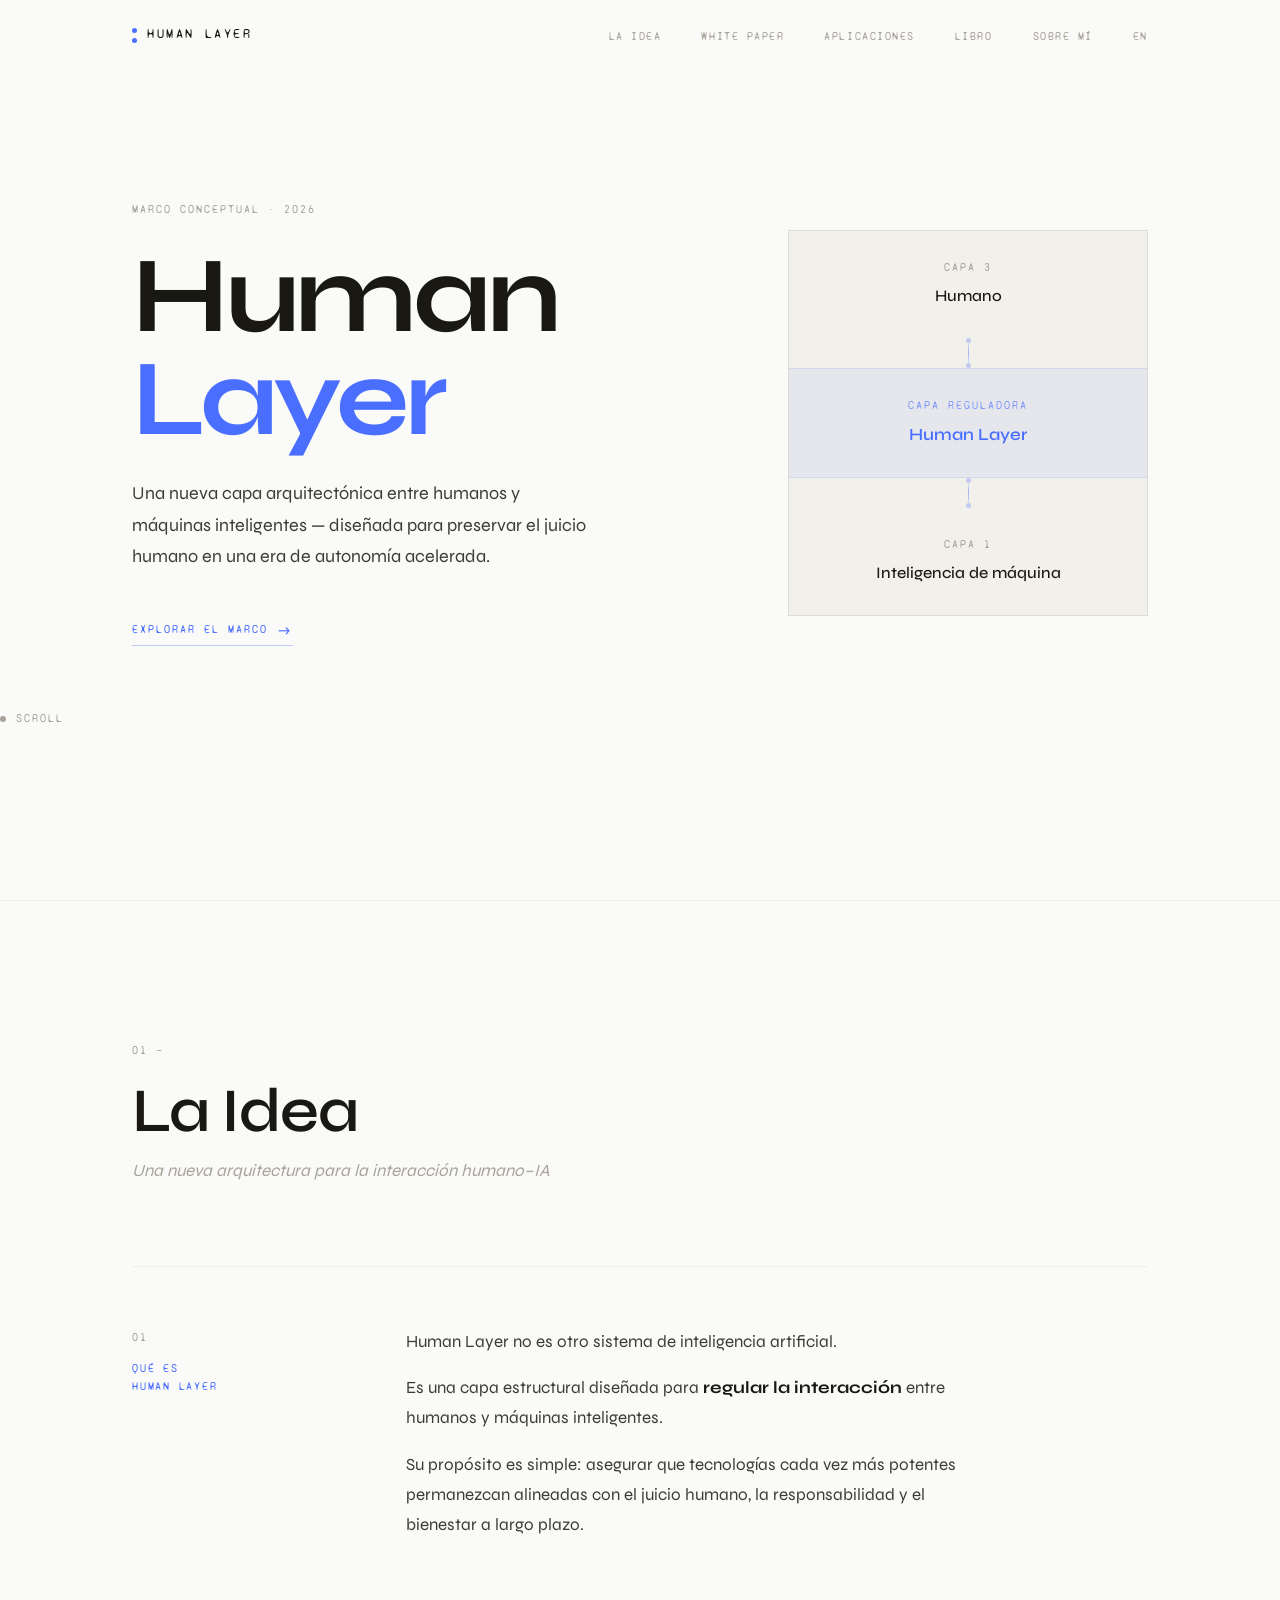
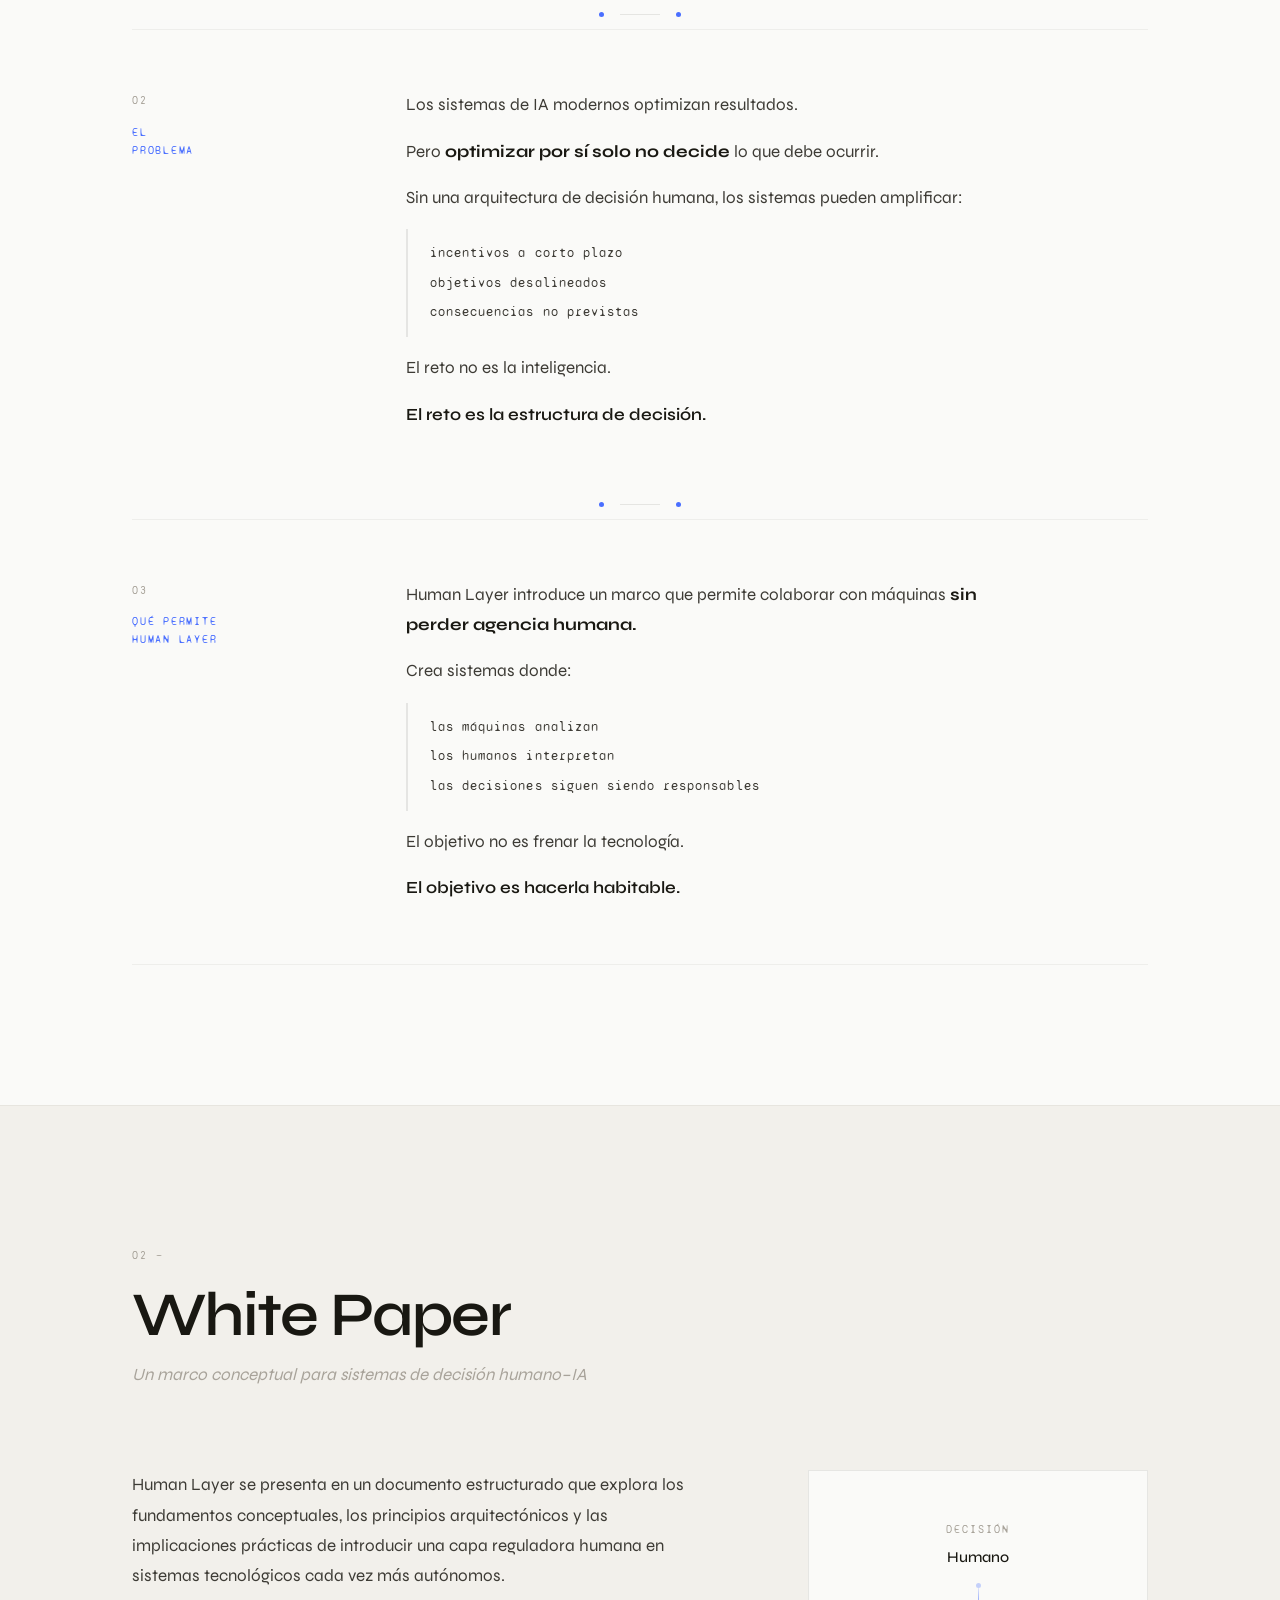
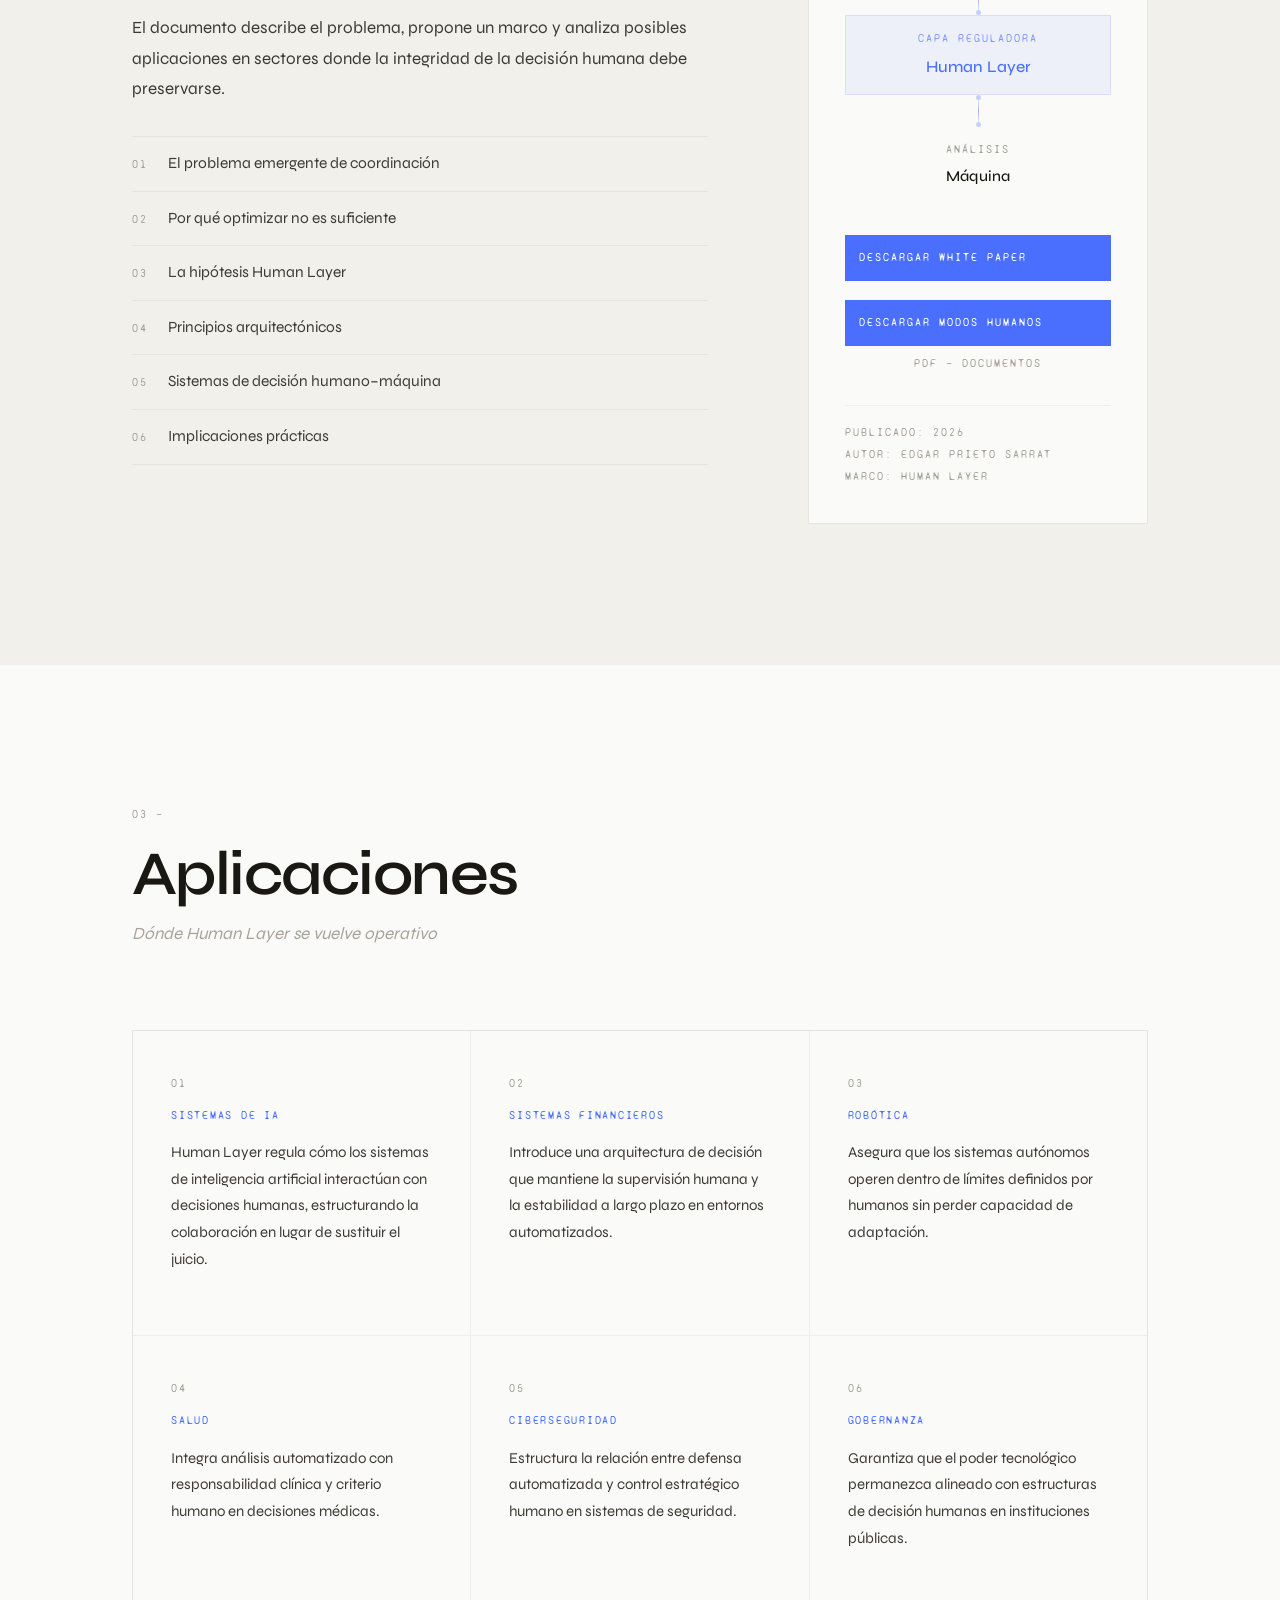
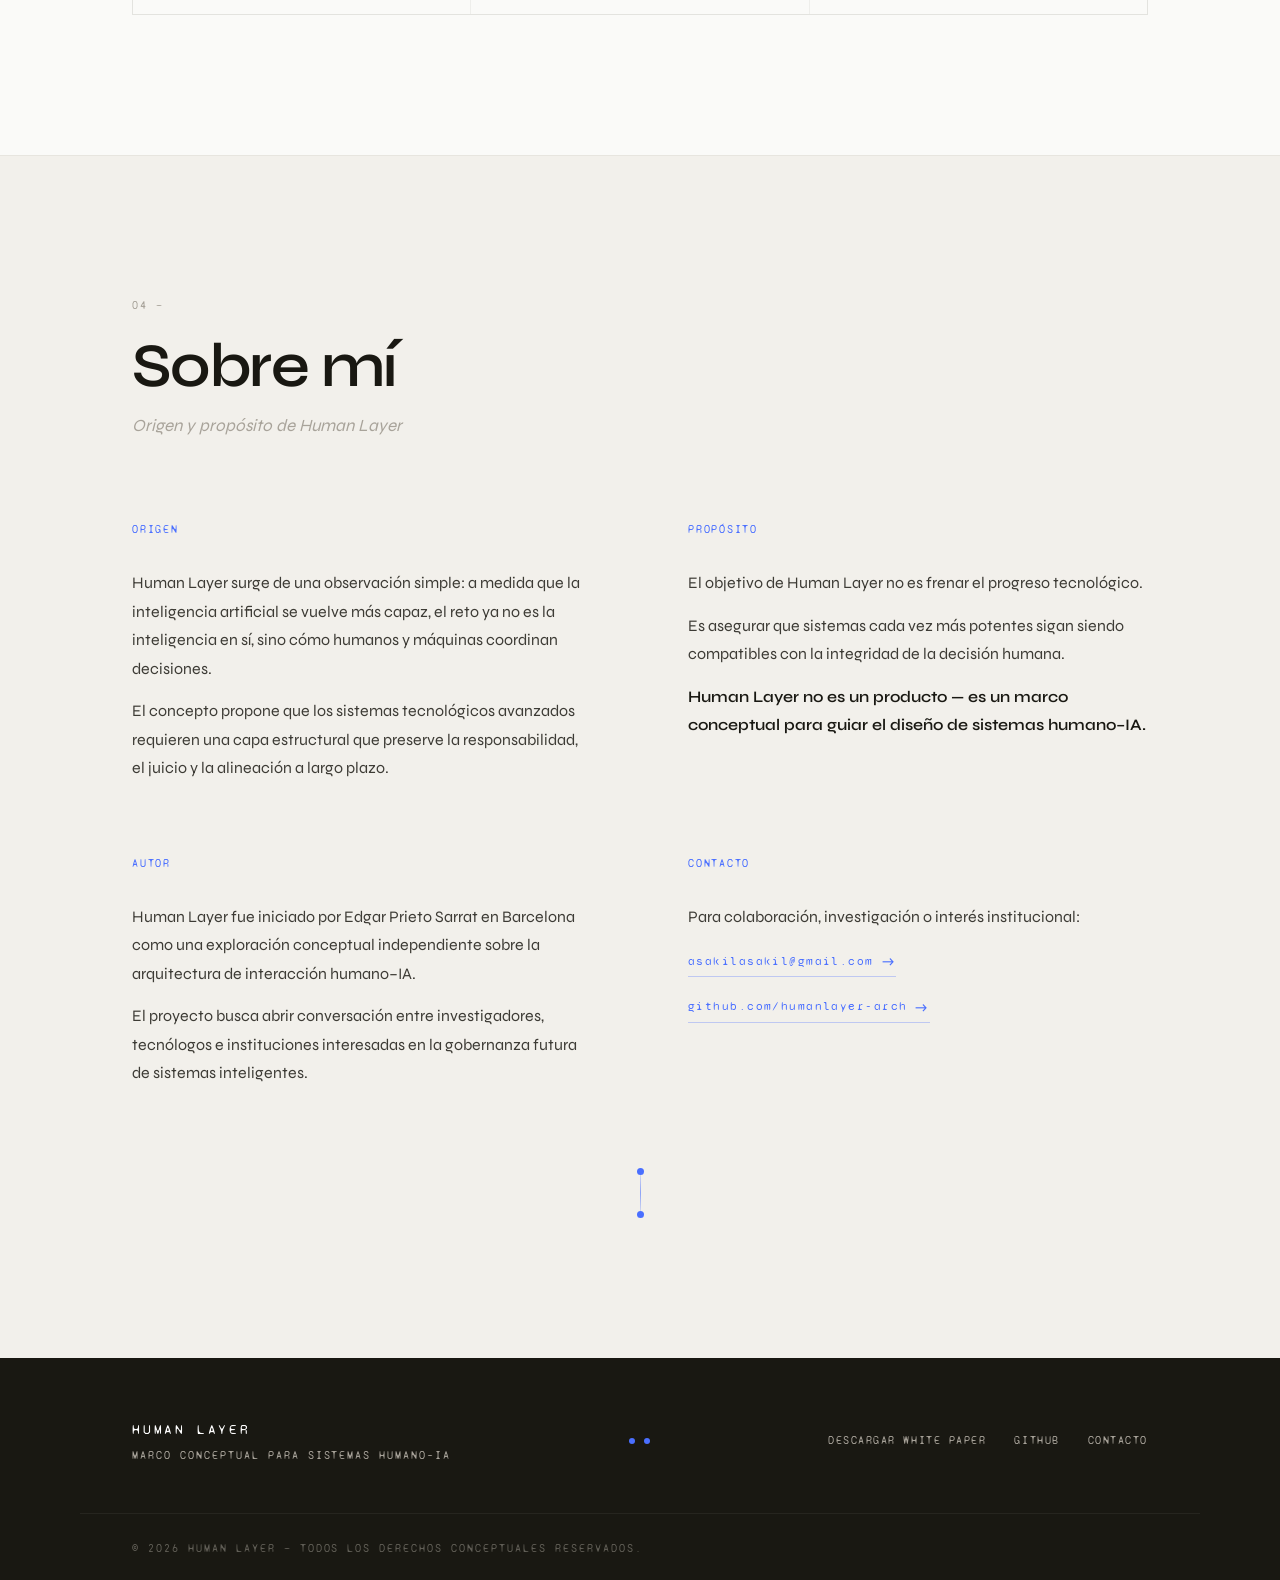
==== commit 541257f0: "Update es.html" ====
--- a/es.html
+++ b/es.html
@@ -315,7 +315,7 @@
         <div class="about-block reveal d3">
           <h3>Contacto</h3>
           <p>Para colaboración, investigación o interés institucional:</p>
-          <a href="mailto:contact@humanlayer.tech" class="ext-link">contact@humanlayer.tech <span class="arr">→</span></a>
+          <a href="mailto:asakilasakil@gmail.com" class="ext-link">asakilasakil@gmail.com <span class="arr">→</span></a>
           <a href="https://github.com/humanlayer-arch" target="_blank" rel="noopener" class="ext-link">github.com/humanlayer-arch <span class="arr">→</span></a>
         </div>
 
@@ -343,7 +343,7 @@
           Descargar White Paper
         </a>
         <a href="https://github.com/humanlayer-arch" target="_blank">GitHub</a>
-        <a href="mailto:contact@humanlayer.tech">Contacto</a>
+        <a href="mailto:asakilasakil@gmail.com">Contacto</a>
       </nav>
     </div>
     <div class="wrap ft-copy">
